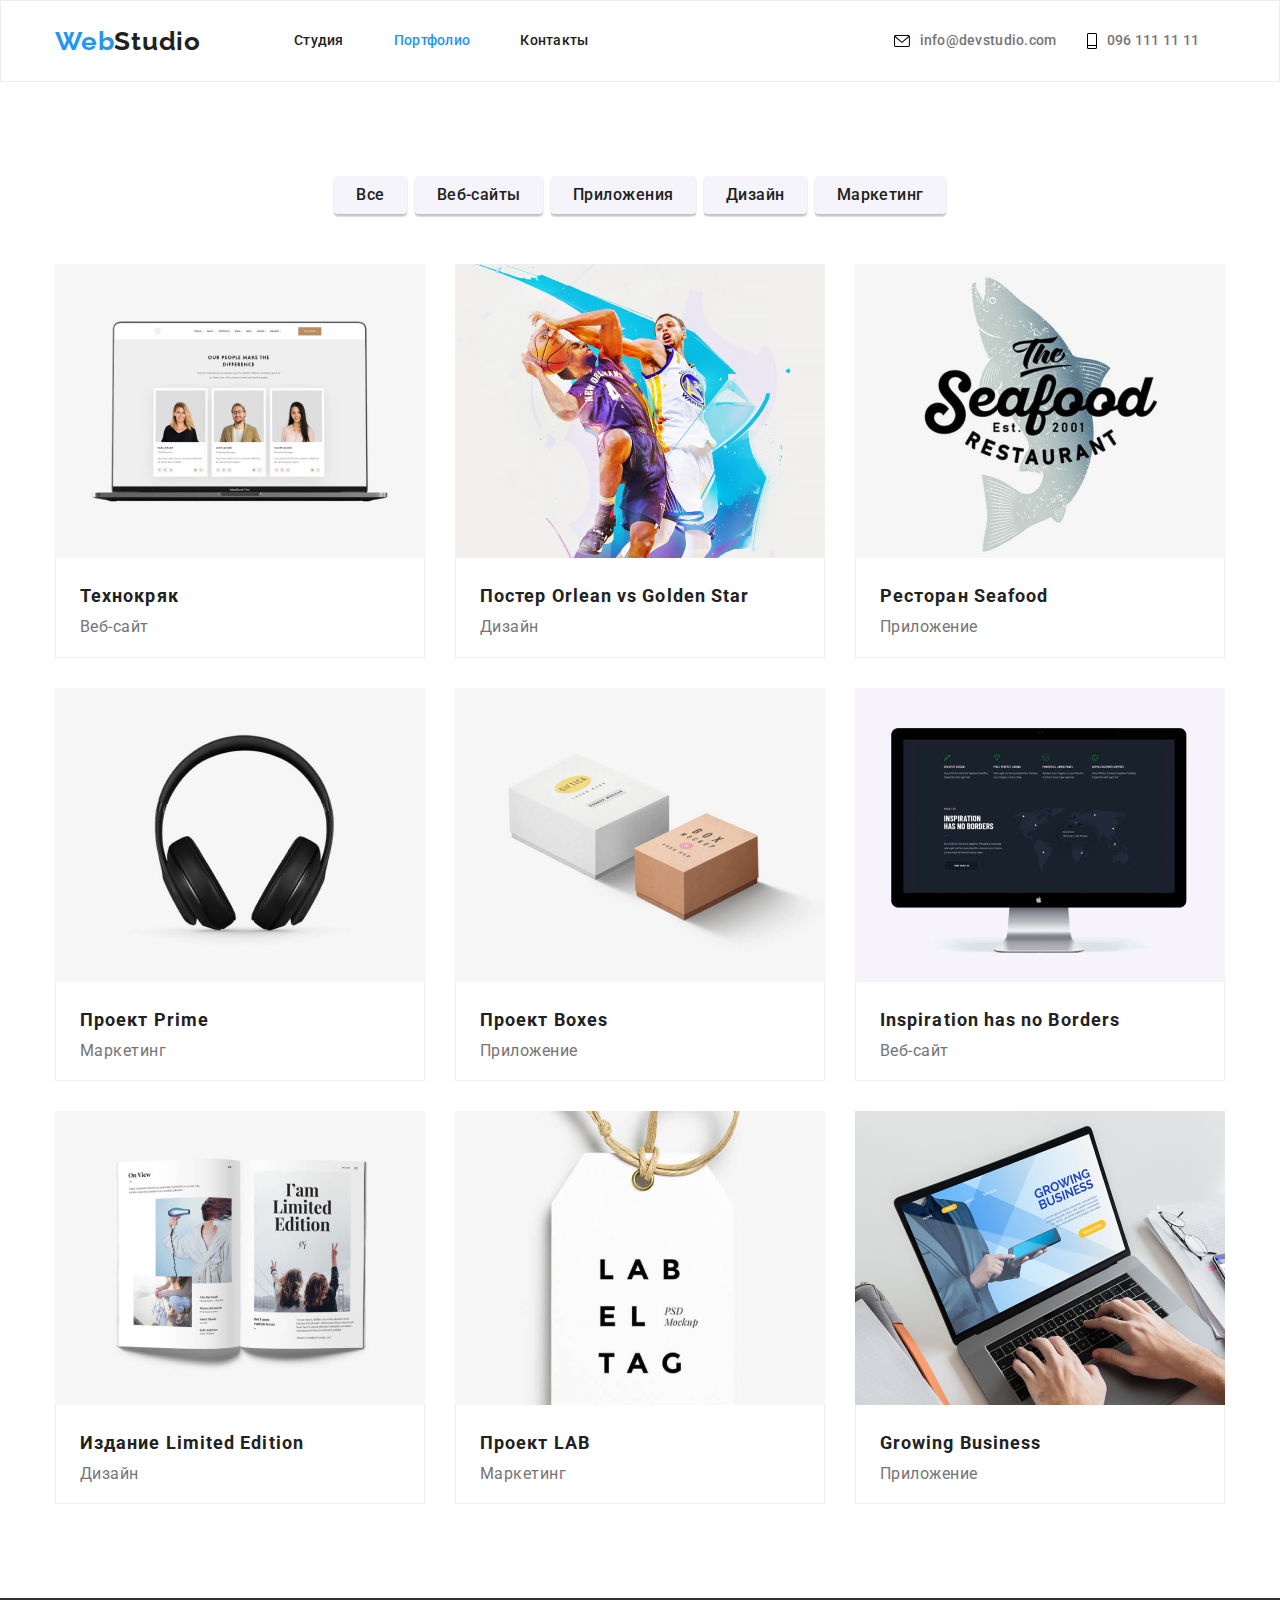
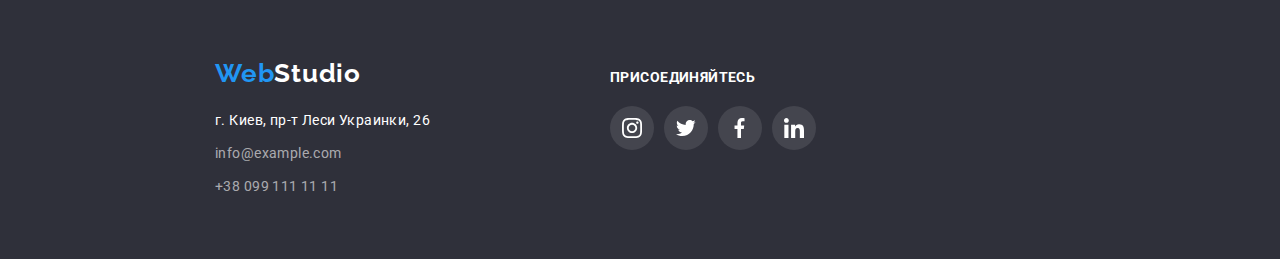
==== portfolio.html @ e29925a4 "клонирует репозиторий" ====
<!DOCTYPE html>
<html lang="ru">
<head>
    <meta charset="UTF-8">
    <meta http-equiv="X-UA-Compatible" content="IE=edge">
    <meta name="viewport" content="width=device-width, initial-scale=1.0">
    <title>Портфолио</title>
    
  <link rel="preconnect" href="https://fonts.googleapis.com">
<link rel="preconnect" href="https://fonts.gstatic.com" crossorigin>
<link href="https://fonts.googleapis.com/css2?family=Raleway:wght@700&family=Roboto:wght@400;500;700;900&display=swap" rel="stylesheet">
<link rel="stylesheet" href="https://cdnjs.cloudflare.com/ajax/libs/modern-normalize/1.1.0/modern-normalize.min.css">
<link rel="stylesheet" href="./css/styles.css">
</head>

<body>
    <!-- Хедер -->
   
    <header class="page-portfolio">
    <div class="container main-header">
        <a class="logo" href="./index.html">
            <span class="part-logo">Web</span>Studio
        </a>
    
    <!-- Навигация -->
        <nav class="nav">
            <ul class="nav-list">
                <li class="nav-item"><a class="nav-link" href="./index.html">Студия</a></li>
                <li class="nav-item"><a class="nav-link current" href="./portfolio.html">Портфолио</a></li>
                <li class="nav-item"><a class="nav-link" href="/">Контакты</a></li>
            </ul>
        </nav>
        <!-- Контакты -->
    <ul class="contacts">
        <li class="contact-item">
            <a class="contact-link link" href="mailto:info@devstudio.com">
                <svg class="contact-icon" width="16px" height="12px">
                    <use href="./images/icons.svg#icon-envelope"></use>
                </svg>info@devstudio.com
            </a>
        </li>
        <li class="contact-item">
            <a class="contact-link link" href="tel:0961111111">
                <svg class="contact-icon" width="10px" height="16px">
                    <use href="./images/icons.svg#icon-phone1"></use>
                </svg>096 111 11 11
            </a>
        </li>
    
    </ul>
        
        </div>
        </header>
       
<!-- Main -->
        <main class="main-portfolio">
            <!-- Наши проекты -->
           
            <section class="section">
                <div class="container">
                    <h1 class="visually-hidden">Наши проекты</h1>
                <ul class="sorting-menu">
                    
                    <li class="item"> 
                        <button class="menu" type="button">Все</button>

                </li>
                
                <li class="item">
                        <button class="menu" type="button">Веб-сайты</button>
                    
                </li>
                
                <li class="item">
                        <button class="menu" type="button">Приложения</button>
                   
                </li>
                
                <li class="item">
                        <button class="menu" type="button">Дизайн</button>
                    
                </li>
                    <li class="item">
                   
                        <button class="menu" type="button">Маркетинг</button>
                    
                </li>
                </ul>
              
    
<!-- Примеры проектов -->

                <ul class="example">
                    <li class="item">
                        <img class="item-foto" src="./images/img1.jpg" alt="главная страница сайта" width="370" height="294">
                        <div class="text-content">
                           <h2 class="project">Технокряк</h2>
                           <p class="text">Веб-сайт</p>
                </div>
                    </li>
                    <li class="item">
                        <img class="item-foto" src="./images/img2.jpg" alt="два баскетболиста в игре" width="370" height="294">
                        <div class="text-content">

                        <h2 class="project">Постер <span lang="en">Orlean vs Golden Star</span></h2>
                        <p class="text">Дизайн</p>
                        </div>
                    </li>
                    <li class="item">
                        <img class="item-foto" src="./images/img3.jpg" alt="логотип ресторана" width="370" height="294">
                        <div class="text-content">
                             <h2 class="project">Ресторан <span lang="en">Seafood</span></h2>
                        <p class="text">Приложение</p>
                        </div>
                    </li>
                    <li class="item">
                        <img class="item-foto" src="./images/img4.jpg" alt="наушники" width="370" height="294">
                        <div class="text-content">
                        <h2 class="project">Проект <span lang="en">Prime</span></h2>
                        <p class="text">Маркетинг</p>
                        </div>
                    </li>
                    <li class="item">
                        <img class="item-foto" src="./images/img5.jpg" alt="две коробки" width="370" height="294">
                    <div class="text-content">
                        <h2 class="project">Проект <span lang="en">Boxes</span></h2>
                        <p class="text">Приложение</p>
                        </div>
                    </li>
                    <li class="item">
                        <img class="item-foto" src="./images/img6.jpg" alt="монитор экрана" width="370" height="294">
                        <div class="text-content">
                        <h2 class="project" lang="en">Inspiration has no Borders</h2>
                        <p class="text">Веб-сайт</p>
                        </div>
                    </li>
                    <li class="item">
                        <img class="item-foto" src="./images/img7.jpg" alt="разворот книги" width="370" height="294">
                    <div class="text-content">
                        <h2 class="project">Издание <span lang="en">Limited Edition</span></h2>
                        <p class="text">Дизайн</p>
                        </div>
                    </li>
                    <li class="item">
                        <img class="item-foto" src="./images/img8.jpg" alt="логотип фирмы" width="370" height="294">
                        <div class="text-content">
                        <h2 class="project">Проект <span lang="en">LAB</span></h2>
                        <p class="text">Маркетинг</p>
                        </div>

                    </li>
                    <li class="item">
                        <img class="item-foto" src="./images/img9.jpg" alt="набор текста на клавиатуре" width="370" height="294">
                        <div class="text-content">
                        <h2 class="project">Growing Business</h2>
                        <p class="text">Приложение</p>
                        </div>
                    
                    </li>
                </ul>
                </div>
            </section>
           
        </main>
<!-- Футер -->
<footer class="contacts-footer">
    <div class="container-footer">
        <div class="container-footer-address">
            <a class="logo-footer" href="./index.html">
                <span class="part-logo">Web</span><span class="studio-logo">Studio</span>
            </a>

            <address>
                <ul class="address">
                    <li class="address-map">
                        <a class="map"
                            href="https://www.google.com.ua/maps/place/%D0%B1%D1%83%D0%BB.+%D0%9B%D0%B5%D1%81%D0%B8+%D0%A3%D0%BA%D1%80%D0%B0%D0%B8%D0%BD%D0%BA%D0%B8,+26,+%D0%9A%D0%B8%D0%B5%D0%B2,+02000/@50.4265841,30.5361971,17z/data=!3m1!4b1!4m5!3m4!1s0x40d4cf0e033ecbe9:0x57a4dffefec77da0!8m2!3d50.4265807!4d30.5383858?hl=ru">г.
                            Киев, пр-т Леси Украинки, 26</a>
                    </li>
                    <li class="address-mail">
                        <a class="contact-footer mail" href="mailto:info@example.com">info@example.com</a>
                    </li>
                    <li class="address-phone">
                        <a class="contact-footer" href="tel:+380991111111">+38 099 111 11 11</a>
                    </li>

                </ul>

            </address>
        </div>
    </div>

    <div class="attention-title">
        <div class="attention-title-list">
            <p class="attention">Присоединяйтесь</p>
            <ul class="attention-list">
                <li class="attention-item">
                    <a class="attention-link" href="" target="_blank" rel="noopener noreferree"
                        aria-label="иконка Instagram">
                        <svg class="attention-icon" width="20" height="20">
                            <use href="./images/icons.svg#icon-instagram"></use>
                        </svg>

                    </a>

                </li>

                <li class="attention-item">
                    <a class="attention-link" href="" target="_blank" rel="noopener noreferree"
                        aria-label="иконка Twitter">
                        <svg class="attention-icon" width="20" height="20">
                            <use href="./images/icons.svg#icon-twetter"></use>
                        </svg>
                    </a>

                </li>

                <li class="attention-item">
                    <a class="attention-link" href="" target="_blank" rel="noopener noreferree"
                        aria-label="иконка Facebook">
                        <svg class="attention-icon" width="20" height="20">
                            <use href="./images/icons.svg#icon-facebook"></use>
                        </svg>
                    </a>

                </li>

                <li class="attention-item">
                    <a class="attention-link" href="" target="_blank" rel="noopener noreferree"
                        aria-label="иконка Linkedin">
                        <svg class="attention-icon" width="20" height="20">
                            <use href="./images/icons.svg#icon-linkedin"></use>
                        </svg>
                    </a>
                </li>
            </ul>
        </div>
    </div>
</footer>
        
</body>
</html>
---- css/styles.css ----
html {
    box-sizing: border-box;

}

*,
*::before,
*::after {
    box-sizing: inherit;
}
.container {
    width: 1200px;
    margin-left: auto;
    margin-right: auto;
    padding-left: 15px;
    padding-right: 15px;
    /* outline: 2px solid crimson; */
}

.page-header {
    /* background-color: aquamarine; */
    border: 1px solid #ECECEC;

}


:root {
 --main-color: #212121; 
 --secondary-color: #757575;
 --accent-color: #2196F3;
 --title-color: #FFFFFF; 
 --additional-color: rgba(255, 255, 255, 0.6);
 --background-color-menu: #F5F4FA;
 --background-color-basic: #2F303A;
 --background-main-btn: #188CE8;
 --border-heder-color:  #ECECEC;
}
   body {
    font-family: 'Roboto', sans-serif;
    color: var(--main-color);
}

   ul {
    list-style-type: none; 
    padding: 0px;
    margin: 0px;
}
h1,
h2,
h3,
h4,
h4,
h5,
h6,
p {
padding: 0px;
margin: 0px;  
}

img {
    display: block;
    max-width: 100%;
    height: auto;
}

.visually-hidden {
 position: absolute;
 clip: rect(0 0 0 0);
 width: 1px;
 height: 1px;
 margin: -1px;
}

/* Логотип */

.logo {
    font-family: 'Raleway', sans-serif;
    color: var(--main-color);
    font-size: 26px;
    font-weight: 700;
    text-decoration: none;
    line-height: 1.19;
    letter-spacing: 0.03em;
    margin-right: 93px;
 
   
}

.part-logo {
    color: var(--accent-color);
    font-weight: 700;
}

.nav-list {
    display: flex;
    margin-right: 305px;

}

.nav-link {
    display: block;
    color: currentColor;
    font-weight: 500;
    font-size: 14px;
    text-decoration: none;
    line-height: 1.14;
    letter-spacing: 0.02em;
    padding-top: 32px;
    padding-bottom: 32px;
 }
 
    .nav-list .nav-link { 
        /* margin-right: 50px; */
    /* background-color: tomato; */
    } 
    
    .nav-list .nav-item:not(:last-child) {
    margin-right: 50px;
    }
    
.nav-link:hover, .nav-link:focus {
    color: var(--accent-color);
}

.nav-link.current {
    color: var(--accent-color)
}

.contact-item {
    color: var(--secondary-color);
    font-weight: 500;
    font-size: 14px;
    text-decoration: none;
    line-height: 1.14;
    letter-spacing: 0.02em;
   
}

.contact-icon:hover,
.contact-icon:focus {
    color: var(--accent-color);
}

.contact-icon { 
    margin-right: 10px;

}
.contact-item:hover, .contact-item:focus {
    fill: var(--accent-color);
}

.contacts {
    display: flex;
    align-items: center;
  
}

.contact-item:not(:last-child) {
    margin-right: 30px;
}

.contact-link {
    display: flex;
    align-items: center;
}

.contact-link:hover {
    color: var(--accent-color);
}
.link {
    text-decoration: none;
    color: currentColor;
}


.contacts .item + .item {
    margin-left: 50px;
}

.address-map {
    margin-bottom: 9px;
    margin-top: 20px;
}
.address-mail {
    margin-bottom: 9px;
}


.main-header {
    display: flex;
    align-items: center;
  
}

.page-portfolio {
    border: 1px solid var(--border-heder-color);

}

.contact-footer {
    color: var(--additional-color);
    font-size: 14px;
    line-height: 1.71;
    letter-spacing: 0.03em;
    text-decoration: none;
    font-style: normal;
}

.logo-footer {
    font-family: 'Raleway', sans-serif;
    color: var(--main-color);
    font-size: 26px;
    font-weight: 700;
    text-decoration: none;
    line-height: 1.19;
    letter-spacing: 0.03em;
    margin-right: 93px;
    display: inline-block;

}

.attention {
    font-weight: 700;
    font-size: 14px;
    line-height: 1.14;
    letter-spacing: 0.03em;
    text-transform: uppercase;
    color: #ffffff;
    margin-bottom: 20px;
}

.attention-link {
    display: flex;
    justify-content: center;
    align-items: center;
    width: 44px;
    height: 44px;
    border-radius: 50%;
    background-color: rgba(255, 255, 255, 0.1);
    fill: #FFFFFF;

}

.attention-link:hover {
    background-color: #2196F3;
}

.attention-list {
    display: flex;
}

.attention-item:not(:last-child) {
    margin-right: 10px;
}

.mail {
    margin-bottom: 9px;
}

.contact-footer:hover,
.contact-footer:focus {
    color: var(--accent-color);
}

.studio-logo {
    color: var(--title-color);
}

.map {
    color: var(--title-color);
    font-size: 14px;
    line-height: 1.71;
    letter-spacing: 0.03em;
    text-decoration: none;
    font-style: normal;
     
}

.hero {
    
    margin-left: auto;
    margin-right: auto;
    padding-top: 200px;
    text-align: center;
    padding-bottom: 200px;
    height: 600px;
    max-width: 1600px;
    background-color: rgba(47, 48, 58, 0.4);
    background-image: url("../images/pic-hero.jpg");
   
}

.hero-text {
    color: var(--title-color);
    font-weight: 900;
    font-size: 44px;
    text-transform: uppercase;
    line-height: 1.36;
    letter-spacing: 0.06em;
    margin-left: auto;
    margin-right: auto;
    width: 696px;
    margin-bottom: 30px;
   
}
.hero-button {
    font-family: inherit;
    color: var(--title-color);
    background-color: var(--accent-color);
    font-weight: 700;
    font-size: 16px;
    cursor: pointer;
    line-height: 1.88;
    letter-spacing: 0.06em;
    border-radius: 4px;
    padding: 10px 32px;
    min-width: 200px;
    text-align: center;
    border: none;
    box-shadow: 0px 4px 4px rgba(0, 0, 0, 0.15);
}
.hero-button:hover,
.hero-button:focus {
background-color: var(--background-main-btn);
}

.features-point{
    font-weight: 700;
    font-size: 14px;
    text-transform: uppercase;
    line-height: 1.14;
    letter-spacing: 0.03em;
    margin-bottom: 10px;
}

.features {
    display: flex;
}

.features .item {
    width:calc((100% - 90px) / 4);
    margin-right: 30px;

}

.features .item:last-child {
    margin-right: 0px;
}

.description {
    color: var(--secondary-color);
    font-size: 14px;
    line-height: 1.71;
    letter-spacing: 0.03em; 
}

.work {
    display: flex;
}

.work .item {
    width: calc(100% - 60px) / 3;
    margin-right: 30px;
}

.work .item:last-child {
    margin-right: 0px;
}

.works {
    padding-top: 0px;
}

.section {
    padding-top: 94px;
    padding-bottom: 94px;
}

.caption.centered {
    text-align: center;
    margin-bottom: 50px;
}

.contacts-footer {
    padding-top: 60px;
    padding-bottom: 60px;
    background-color: var(--background-color-basic);
    display: flex;
    align-items: baseline;
}

.container-footer {
        display: flex;
        justify-content: flex-start;
        align-items: baseline;
        margin-right: 156px;
        margin-left: 215px;

}

.speciality {
    color: var(--secondary-color);
    font-size: 16px;
    line-height: 1.19;
    letter-spacing: 0.03em;
    margin-bottom: 16px;
}


.team-member{
    margin-bottom: 10px;
}

.foto-descr {
    padding-top: 30px;
   
}

.caption{
    font-weight: 700;
    font-size: 36px;
    line-height: 1.17;
    letter-spacing: 0.03em;
    margin-bottom: 50px;
}

.team-list {
    display: flex;
}

.team-list .item {
    width: calc((100% - 90px) / 4);
    margin-right: 30px;
    box-shadow: 0px 1px 3px rgba(0, 0, 0, 0.12), 0px 1px 1px rgba(0, 0, 0, 0.14), 0px 2px 1px rgba(0, 0, 0, 0.2);
    border-radius: 0px 0px 4px 4px;
    text-align: center;
    background-color: #FFFFFF;
}

.team-list .item:last-child {
    margin-right: 0px;
}

}
.team-member {
    font-weight: 500;
    font-size: 16px;
    line-height: 1.19;
    letter-spacing: 0.03em;
}

.team {
    background: var(--background-color-menu);
}

.project {
    font-weight: 700;
    font-size: 18px;
    font-weight: bold;
    line-height: 2;
    letter-spacing: 0.06em;
    margin-bottom: 4px;

}

.item-foto {
    /* padding-bottom: 20px; */
}

.example {
    display: flex;
    flex-wrap: wrap;
  
}

.example .item {
    width: calc((100% - 60px) / 3);
    margin-right: 30px;
    margin-bottom: 30px;
    
    box-sizing: border-box;
 
}
.text-content {
    padding-left: 24px; 
    padding-right: 24px;
    border-bottom:1px solid #EEEEEE; 
    border-left:1px solid #EEEEEE; 
    border-right: 1px solid #EEEEEE;
    padding-bottom: 20px;
    padding-top: 20px;
}

.example .item:nth-child(3n) {
    margin-right: 0;
}

.example .item:nth-last-child(-n + 3) {
    margin-bottom: 0px;
}

.item:hover {
    background: #FFFFFF;
    border: 1px solid #EEEEEE;
    box-shadow: 0px 1px 1px rgba(0, 0, 0, 0.12), 0px 4px 4px rgba(0, 0, 0, 0.06), 1px 4px 6px rgba(0, 0, 0, 0.16);
}
.text {
    color: var(--secondary-color);
    font-size: 16px;
    line-height: 1,88;
    letter-spacing: 0.03em;
  
}

.sorting-menu {
   display: flex;
   justify-content: center;
   margin-bottom: 50px;
}

.sorting-menu .item {
    box-shadow: 0px 3px 1px rgba(0, 0, 0, 0.1), 0px 1px 2px rgba(0, 0, 0, 0.08), 0px 2px 2px rgba(0, 0, 0, 0.12);
    border-radius: 4px;
    
}

.sorting-menu .item:not(:last-child) {
    margin-right: 8px;
}

.menu {
    color: var(--main-color);
    background-color: var(--background-color-menu);
    cursor: pointer;
    font-weight: 500;
    font-size: 16px;
    line-height: 1.64;
    letter-spacing: 0.03em;
    border: none;
    border-radius: 4px;
    padding: 6px 22px;
    display: inline-block;
    text-align: center;
    min-height: 38px;
}

.menu:hover, .menu:focus {
    color: var(--title-color);
    background-color: var(--accent-color);
}

.icon {
    width: 10px;
    height: 16px;
}
  
.socials-list {
    display: flex;
    justify-content: center;
    align-items: center;
    padding-bottom: 30px;
  
}

.socials-item:not(:last-child) {
    margin-right: 10px;
}
.socials-link {
    display: flex;
    justify-content: center;
    align-items: center;
    width: 44px;
    height: 44px;
    background-color: var(--title-color);
    border-radius: 50%;
}

.social-icon {
    fill:  var(--secondary-color);
}

.socials-link:hover .social-icon,
.socials-link:focus .social-icon {
    fill: var(--title-color);
}

.socials-link:hover {
    background-color: var(--accent-color);
}

.clients {
    display: flex;
    justify-content: center;
    align-items: center;
   
}

.clients-link {
    display: flex;
    justify-content: center;
    align-items: center;
    width: 170px;
    height: 92px;
    fill: var(--secondary-color);
    border: 1px solid var(--secondary-color);
    border-radius: 4px;
}
.clients-item:not(:last-child) {
    margin-right: 30px;
}

.client {
    font-weight: 700;
    font-size: 36px;
    line-height: 1.17;
    letter-spacing: 0.03em;
    margin-bottom: 50px;
    padding-top: 94px;
}

.client.centered {
    text-align: center;
    margin-bottom: 50px;
}
.clients-item {
    padding-bottom: 94px;
}

.clients-link:hover {
    border-color: var(--accent-color);
}

.clients-link:hover .clients-icon,
.clients-link:focus .clients-icon {
    fill: var(--accent-color);
}
.feat {
    display: flex;
    justify-content: center;
    align-items: center;
}

.feat-link {
        display: flex;
        justify-content: center;
        align-items: center;
        width: 270px;
        height: 120px;
        fill: var(--main-color);
        background: var(--background-color-menu);
        border-radius: 4px;
}
.feat-item:not(:last-child) {
       margin-right: 30px;
}

.feat-item {
      padding-top: 94px;
}

.attention {
        font-weight: 700;
        font-size: 14px;
        line-height: 1.14;
        letter-spacing: 0.03em;
        text-transform: uppercase;
        color: var(--title-color);
        margin-bottom: 20px;
}
.attention-link {
    display: flex;
        justify-content: center;
        align-items: center;
        width: 44px;
        height: 44px;
        border-radius: 50%;
        background-color: rgba(255, 255, 255, 0.1);
        fill: var(--title-color);
  
}

.attention-link:hover {
        background-color: var(--accent-color);
}

.attention-list {
        display: flex;
   
   
  
}
.attention-item:not(:last-child) {
        margin-right: 10px;
}
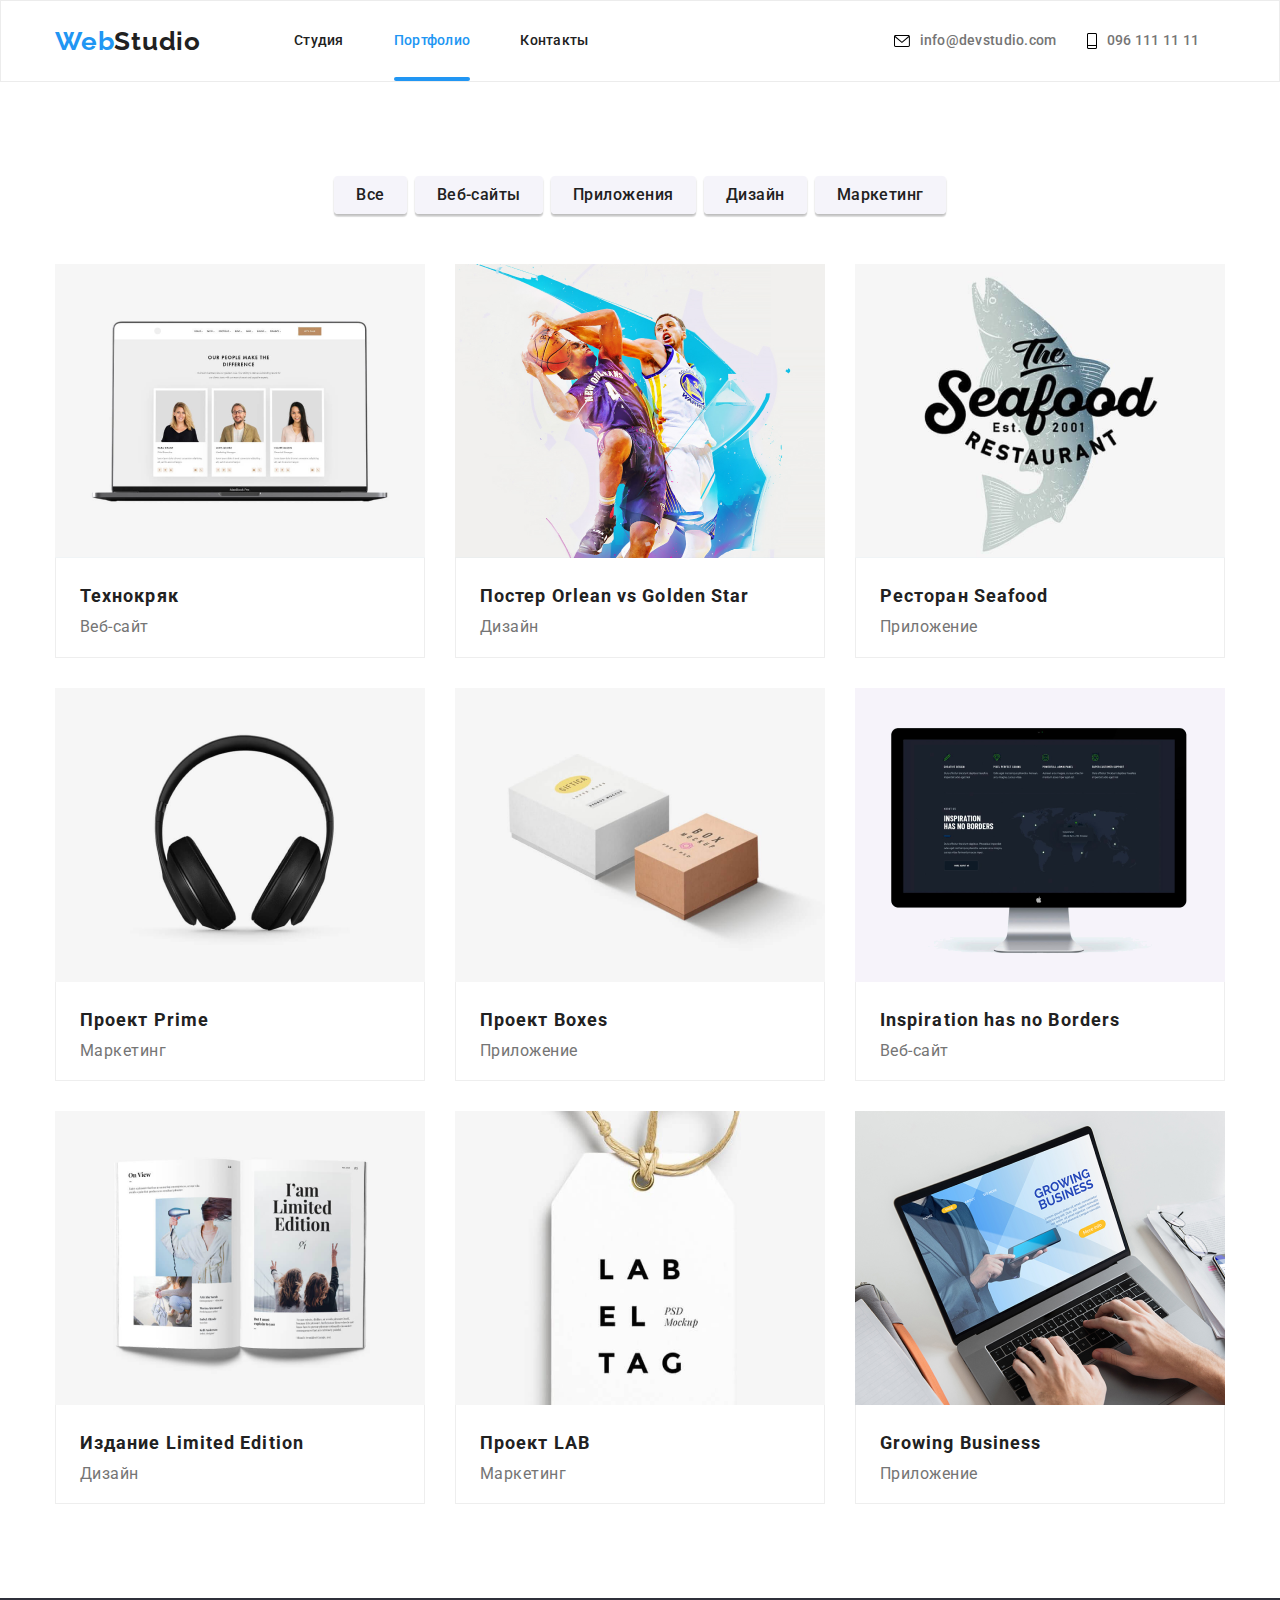
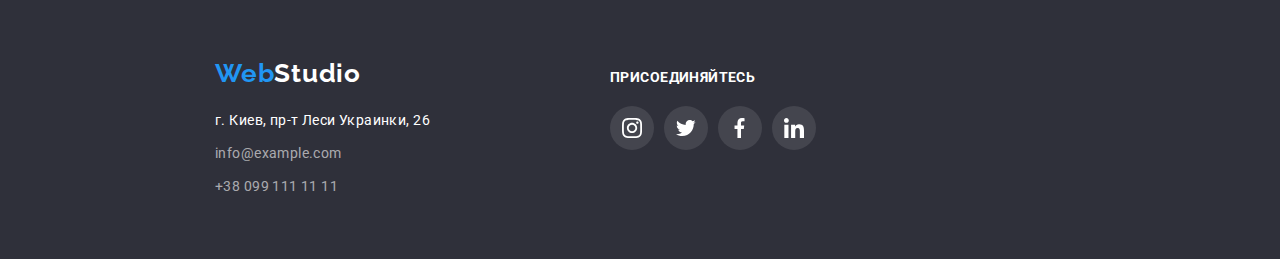
==== commit b4ca0314: "добавляет анимации" ====
--- a/portfolio.html
+++ b/portfolio.html
@@ -92,70 +92,149 @@
 
                 <ul class="example">
                     <li class="item">
+                        <a class="photo-link link" href=" ">
+                            <div class="photo-thumb">
                         <img class="item-foto" src="./images/img1.jpg" alt="главная страница сайта" width="370" height="294">
+                        <div class="photo-thumb-text">
+                        <p class="animation-description">Ресурс предлагает комплексные предложения с разным уровнем функционала и сервисов. Все это позволит посетителю получить
+                        исчерпывающие сведения о компании или частном лице.</p>
+                        </div>
+                        </div>
                         <div class="text-content">
                            <h2 class="project">Технокряк</h2>
                            <p class="text">Веб-сайт</p>
                 </div>
-                    </li>
-                    <li class="item">
+                </a>
+                    </li>
+                    <li class="item">
+                        <a class="photo-link link" href=" ">
+                            <div class="photo-thumb">
                         <img class="item-foto" src="./images/img2.jpg" alt="два баскетболиста в игре" width="370" height="294">
+                        <div class="photo-thumb-text">
+                            <p class="animation-description">Ресурс предлагает комплексные предложения с разным уровнем функционала и сервисов.
+                                Все это позволит посетителю получить
+                                исчерпывающие сведения о компании или частном лице.</p>
+                        </div>
+                        </div>
                         <div class="text-content">
 
                         <h2 class="project">Постер <span lang="en">Orlean vs Golden Star</span></h2>
                         <p class="text">Дизайн</p>
                         </div>
-                    </li>
-                    <li class="item">
+                        </a>
+                    </li>
+                    <li class="item">
+                        <a class="photo-link link" href=" ">
+                            <div class="photo-thumb">
                         <img class="item-foto" src="./images/img3.jpg" alt="логотип ресторана" width="370" height="294">
+                        <div class="photo-thumb-text">
+                            <p class="animation-description">Ресурс предлагает комплексные предложения с разным уровнем функционала и сервисов.
+                                Все это позволит посетителю получить
+                                исчерпывающие сведения о компании или частном лице.</p>
+                        </div>
+                        </div>
                         <div class="text-content">
                              <h2 class="project">Ресторан <span lang="en">Seafood</span></h2>
                         <p class="text">Приложение</p>
                         </div>
-                    </li>
-                    <li class="item">
+                        </a>
+                    </li>
+                    <li class="item">
+                        <a class="photo-link link" href=" ">
+                            <div class="photo-thumb">
                         <img class="item-foto" src="./images/img4.jpg" alt="наушники" width="370" height="294">
+                        <div class="photo-thumb-text">
+                            <p class="animation-description">Ресурс предлагает комплексные предложения с разным уровнем функционала и сервисов.
+                                Все это позволит посетителю получить
+                                исчерпывающие сведения о компании или частном лице.</p>
+                        </div>
+                        </div>
                         <div class="text-content">
                         <h2 class="project">Проект <span lang="en">Prime</span></h2>
                         <p class="text">Маркетинг</p>
                         </div>
-                    </li>
-                    <li class="item">
+                        </a>
+                    </li>
+                    <li class="item">
+                        <a class="photo-link link" href=" ">
+                            <div class="photo-thumb">
                         <img class="item-foto" src="./images/img5.jpg" alt="две коробки" width="370" height="294">
+                        <div class="photo-thumb-text">
+                            <p class="animation-description">Ресурс предлагает комплексные предложения с разным уровнем функционала и сервисов.
+                                Все это позволит посетителю получить
+                                исчерпывающие сведения о компании или частном лице.</p>
+                        </div>
+                        </div>
                     <div class="text-content">
                         <h2 class="project">Проект <span lang="en">Boxes</span></h2>
                         <p class="text">Приложение</p>
                         </div>
-                    </li>
-                    <li class="item">
+                        </a>
+                    </li>
+                    <li class="item">
+                        <a class="photo-link link" href=" ">
+                            <div class="photo-thumb">
                         <img class="item-foto" src="./images/img6.jpg" alt="монитор экрана" width="370" height="294">
+                        <div class="photo-thumb-text">
+                            <p class="animation-description">Ресурс предлагает комплексные предложения с разным уровнем функционала и сервисов.
+                                Все это позволит посетителю получить
+                                исчерпывающие сведения о компании или частном лице.</p>
+                        </div>
+                        </div>
                         <div class="text-content">
                         <h2 class="project" lang="en">Inspiration has no Borders</h2>
                         <p class="text">Веб-сайт</p>
                         </div>
-                    </li>
-                    <li class="item">
+                        </a>
+                    </li>
+                    <li class="item">
+                        <a class="photo-link link" href=" ">
+                            <div class="photo-thumb">
                         <img class="item-foto" src="./images/img7.jpg" alt="разворот книги" width="370" height="294">
+                        <div class="photo-thumb-text">
+                            <p class="animation-description">Ресурс предлагает комплексные предложения с разным уровнем функционала и сервисов.
+                                Все это позволит посетителю получить
+                                исчерпывающие сведения о компании или частном лице.</p>
+                        </div>
+                        </div>
                     <div class="text-content">
                         <h2 class="project">Издание <span lang="en">Limited Edition</span></h2>
                         <p class="text">Дизайн</p>
                         </div>
-                    </li>
-                    <li class="item">
+                        </a>
+                    </li>
+                    <li class="item">
+                        <a class="photo-link link" href=" ">
+                            <div class="photo-thumb">
                         <img class="item-foto" src="./images/img8.jpg" alt="логотип фирмы" width="370" height="294">
+                        <div class="photo-thumb-text">
+                            <p class="animation-description">Ресурс предлагает комплексные предложения с разным уровнем функционала и сервисов.
+                                Все это позволит посетителю получить
+                                исчерпывающие сведения о компании или частном лице.</p>
+                        </div>
+                        </div>
                         <div class="text-content">
                         <h2 class="project">Проект <span lang="en">LAB</span></h2>
                         <p class="text">Маркетинг</p>
                         </div>
-
-                    </li>
-                    <li class="item">
+                        </a>
+
+                    </li>
+                    <li class="item">
+                        <a class="photo-link link" href=" ">
+                            <div class="photo-thumb">
                         <img class="item-foto" src="./images/img9.jpg" alt="набор текста на клавиатуре" width="370" height="294">
+                        <div class="photo-thumb-text">
+                            <p class="animation-description">Ресурс предлагает комплексные предложения с разным уровнем функционала и сервисов.
+                                Все это позволит посетителю получить
+                                исчерпывающие сведения о компании или частном лице.</p>
+                        </div>
+                        </div>
                         <div class="text-content">
                         <h2 class="project">Growing Business</h2>
                         <p class="text">Приложение</p>
                         </div>
-                    
+                    </a>
                     </li>
                 </ul>
                 </div>
--- a/css/styles.css
+++ b/css/styles.css
@@ -34,7 +34,12 @@
  --background-color-basic: #2F303A;
  --background-main-btn: #188CE8;
  --border-heder-color:  #ECECEC;
-}
+ --animation: 250ms cubic-bezier(0.4, 0, 0.2, 1);
+}
+
+
+
+
    body {
     font-family: 'Roboto', sans-serif;
     color: var(--main-color);
@@ -120,6 +125,7 @@
     
 .nav-link:hover, .nav-link:focus {
     color: var(--accent-color);
+    transition: color var(--animation);
 }
 
 .nav-link.current {
@@ -139,6 +145,7 @@
 .contact-icon:hover,
 .contact-icon:focus {
     color: var(--accent-color);
+  transition: color var(--animation);
 }
 
 .contact-icon { 
@@ -147,6 +154,7 @@
 }
 .contact-item:hover, .contact-item:focus {
     fill: var(--accent-color);
+    transition: fill var(--animation);
 }
 
 .contacts {
@@ -166,6 +174,7 @@
 
 .contact-link:hover {
     color: var(--accent-color);
+    transition: color var(--animation);
 }
 .link {
     text-decoration: none;
@@ -243,6 +252,7 @@
 
 .attention-link:hover {
     background-color: #2196F3;
+    transition: background-color var(--animation);
 }
 
 .attention-list {
@@ -260,6 +270,7 @@
 .contact-footer:hover,
 .contact-footer:focus {
     color: var(--accent-color);
+    transition: color var(--animation);
 }
 
 .studio-logo {
@@ -322,6 +333,7 @@
 .hero-button:hover,
 .hero-button:focus {
 background-color: var(--background-main-btn);
+transition: background-color var(--animation);
 }
 
 .features-point{
@@ -503,6 +515,7 @@
     background: #FFFFFF;
     border: 1px solid #EEEEEE;
     box-shadow: 0px 1px 1px rgba(0, 0, 0, 0.12), 0px 4px 4px rgba(0, 0, 0, 0.06), 1px 4px 6px rgba(0, 0, 0, 0.16);
+    transition: box-shadow var(--animation);
 }
 .text {
     color: var(--secondary-color);
@@ -547,6 +560,7 @@
 .menu:hover, .menu:focus {
     color: var(--title-color);
     background-color: var(--accent-color);
+    transition: background-color var(--animation);
 }
 
 .icon {
@@ -582,10 +596,12 @@
 .socials-link:hover .social-icon,
 .socials-link:focus .social-icon {
     fill: var(--title-color);
+    transition: fill var(--animation);
 }
 
 .socials-link:hover {
     background-color: var(--accent-color);
+    transition: background-color var(--animation);
 }
 
 .clients {
@@ -628,11 +644,13 @@
 
 .clients-link:hover {
     border-color: var(--accent-color);
+    transition: border-color var(--animation);
 }
 
 .clients-link:hover .clients-icon,
 .clients-link:focus .clients-icon {
     fill: var(--accent-color);
+    transition: fill var(--animation);
 }
 .feat {
     display: flex;
@@ -681,6 +699,7 @@
 
 .attention-link:hover {
         background-color: var(--accent-color);
+        transition: background-color var(--animation);
 }
 
 .attention-list {
@@ -693,3 +712,149 @@
         margin-right: 10px;
 }
 
+.work .work-text {
+  
+    display: flex;
+    align-items: center;
+    justify-content: center;
+    width: 100%;
+    height: 70px;
+    background-color: rgba(47, 48, 58, 0.8);
+    position: absolute;
+    bottom: 0px;
+        right: 0px;
+        color: var(--title-color);
+        font: Roboto;
+            font-weight: 700;
+            font-size: 14px;
+            text-align: center;
+            line-height: 1,17;
+            letter-spacing: 0,03em;
+            text-transform: uppercase;
+    
+}
+
+
+
+.section .item {
+    position: relative;
+}
+
+.nav-link.current::after {
+    content: " ";
+    display: block;
+    width: 100%;
+    height: 4px;
+    background-color: var(--accent-color);
+    position: absolute;
+    border-radius: 2px;
+    bottom: 0px;
+    left: 0px;
+
+}
+
+.nav-link {
+    position: relative;
+    
+}
+
+.backdrop {
+    width: 100%;
+    height: 100%;
+    position: fixed;
+    top: 0px;
+    left: 0px;
+    transition: opacity var(--animation) visibility var(--animation);
+}
+
+.modal-wrapper {
+    background-color: #ffffff;
+    width: 528px;
+    height: 581px;
+    position: absolute;
+    top: 50%;
+    left: 50%;
+    transform: translate(-50%, -50%);
+    border-radius: 4px;
+    box-shadow: 0px 1px 3px rgba(0, 0, 0, 0.12), 0px 1px 1px rgba(0, 0, 0, 0.14), 0px 2px 1px rgba(0, 0, 0, 0.2);
+    height: 581px;
+    left: 536px;
+
+    transition: transform 300ms ease-in-out 400ms, opacity 300ms ease-in-out 400ms;
+ 
+}
+
+.backdrop.is-hidden .modal-wrapper {
+    transform: translate(-50%, -50%) scale(0.4);
+    opacity: 0;
+}
+
+.backdrop .modal-wrapper {
+    transform: translate(-50%, -50%) scale(1);
+    opacity: 1;
+}
+
+.modal-btn {
+    position: absolute;
+    width: 30px;
+    height: 30px;
+    top: 3px;
+    right: 4px;
+    padding: 0;
+    border-radius: 50%;
+    border: 1px solid rgba(0, 0, 0, 0.1);
+    background-color: #ffffff;
+    display: flex;
+    align-items: center;
+    justify-content: center;
+}
+
+.backdrop.is-hidden {
+    opacity: 0;
+    pointer-events: none;
+    visibility: hidden;
+}
+
+.animation-description {
+    display: block;
+    position: absolute;
+    font-family: 'Roboto';
+    font-style: normal;
+    font-weight: 400;
+    font-size: 18px;
+    line-height: 1.56;
+    letter-spacing: 0.03em;
+    color: var(--title-color);
+    background-color: rgba(33, 150, 243, 0.9);
+    width: 100%;
+    height: 100%;
+    padding: 63px 24px;
+    transition: transform var(--animation);
+    
+}
+
+.photo-link:hover .animation-description,
+.photo-link:focus .animation-description {
+    transform: translateY(-100%);
+    opacity: 1;
+
+}
+
+.photo-thumb-text {
+    position: absolute;
+    bottom: 0;
+    right: 0;
+    width: 100%;
+    height: 100%;
+    background-color: rgba(33, 150, 243, 0.9);
+
+    transform: translateY(100%);
+    transition: transform var(--animation);
+  
+}
+
+.photo-thumb {
+    position: relative;
+    overflow: hidden;
+   
+}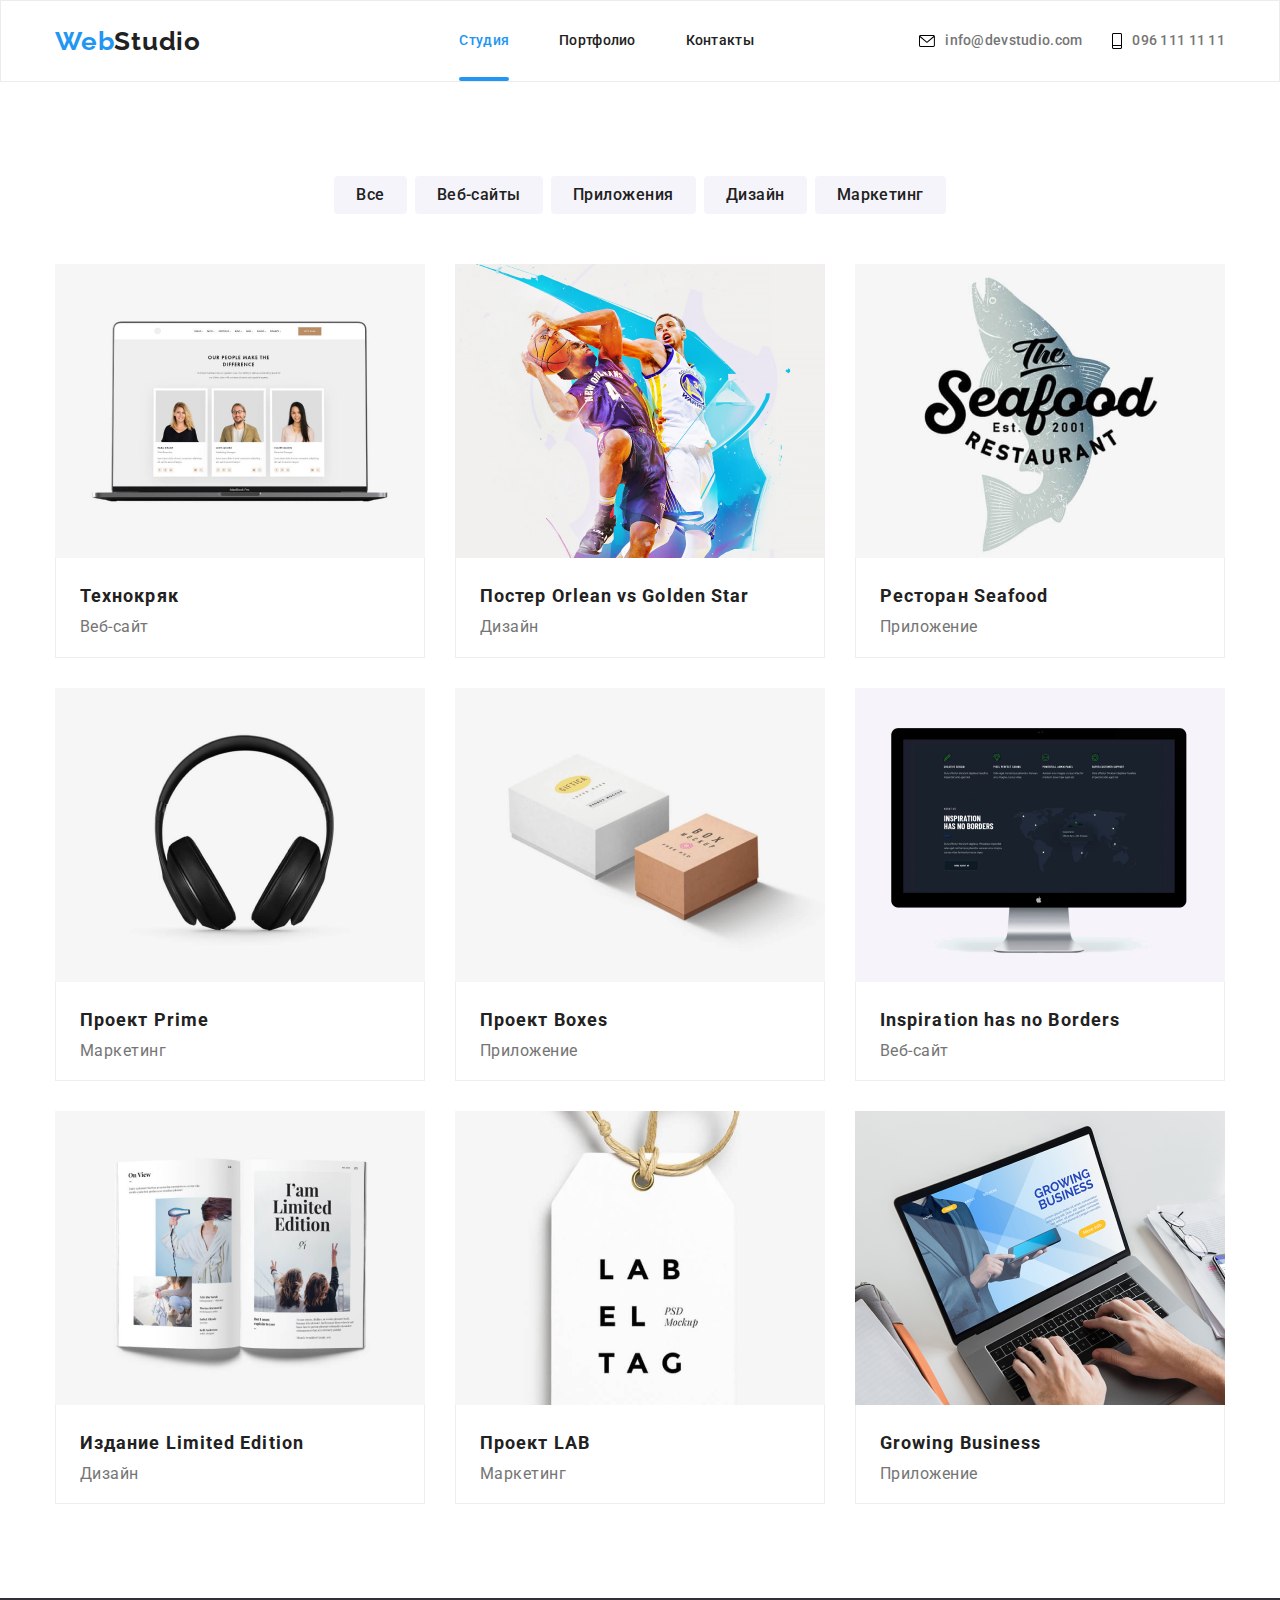
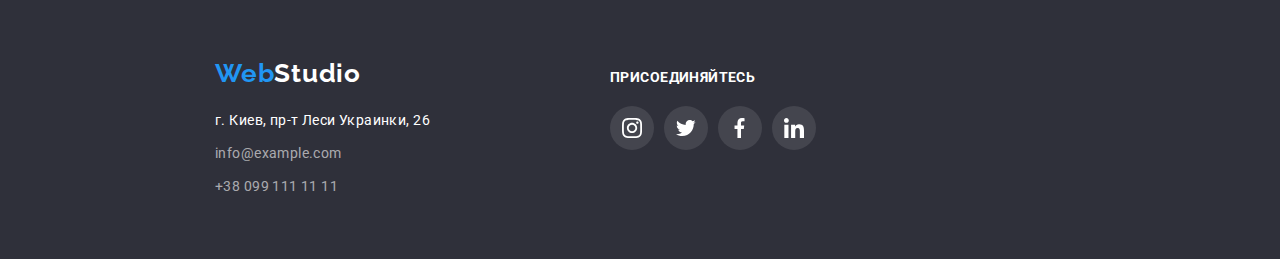
==== commit 93833223: "вносит правки по дз" ====
--- a/portfolio.html
+++ b/portfolio.html
@@ -16,41 +16,47 @@
 <body>
     <!-- Хедер -->
    
-    <header class="page-portfolio">
+<header class="page-header">
     <div class="container main-header">
+        <!-- Хедер -->
+
+
         <a class="logo" href="./index.html">
             <span class="part-logo">Web</span>Studio
         </a>
-    
-    <!-- Навигация -->
-        <nav class="nav">
+
+        <!-- Навигация -->
+
+        <nav class="navigation">
             <ul class="nav-list">
-                <li class="nav-item"><a class="nav-link" href="./index.html">Студия</a></li>
-                <li class="nav-item"><a class="nav-link current" href="./portfolio.html">Портфолио</a></li>
-                <li class="nav-item"><a class="nav-link" href="/">Контакты</a></li>
+                <li class="nav-item"><a class="nav-link current" href="./index.html">Студия</a></li>
+                <li class="nav-item"><a class="nav-link" href="./portfolio.html">Портфолио</a></li>
+                <li class="nav-item"><a class="nav-link" href="">Контакты</a></li>
             </ul>
         </nav>
+
+
         <!-- Контакты -->
-    <ul class="contacts">
-        <li class="contact-item">
-            <a class="contact-link link" href="mailto:info@devstudio.com">
-                <svg class="contact-icon" width="16px" height="12px">
-                    <use href="./images/icons.svg#icon-envelope"></use>
-                </svg>info@devstudio.com
-            </a>
-        </li>
-        <li class="contact-item">
-            <a class="contact-link link" href="tel:0961111111">
-                <svg class="contact-icon" width="10px" height="16px">
-                    <use href="./images/icons.svg#icon-phone1"></use>
-                </svg>096 111 11 11
-            </a>
-        </li>
-    
-    </ul>
-        
-        </div>
-        </header>
+
+        <ul class="contacts">
+            <li class="contact-item">
+                <a class="contact-link link" href="mailto:info@devstudio.com">
+                    <svg class="contact-icon" width="16px" height="12px">
+                        <use href="./images/icons.svg#icon-envelope"></use>
+                    </svg>info@devstudio.com
+                </a>
+            </li>
+            <li class="contact-item">
+                <a class="contact-link link" href="tel:0961111111">
+                    <svg class="contact-icon" width="10px" height="16px">
+                        <use href="./images/icons.svg#icon-phone1"></use>
+                    </svg>096 111 11 11
+                </a>
+            </li>
+
+        </ul>
+    </div>
+</header>
        
 <!-- Main -->
         <main class="main-portfolio">
@@ -267,9 +273,9 @@
 
             </address>
         </div>
-    </div>
-
-    <div class="attention-title">
+
+
+
         <div class="attention-title-list">
             <p class="attention">Присоединяйтесь</p>
             <ul class="attention-list">
@@ -315,6 +321,8 @@
             </ul>
         </div>
     </div>
+
+
 </footer>
         
 </body>
--- a/css/styles.css
+++ b/css/styles.css
@@ -35,6 +35,7 @@
  --background-main-btn: #188CE8;
  --border-heder-color:  #ECECEC;
  --animation: 250ms cubic-bezier(0.4, 0, 0.2, 1);
+ --color-icon: #AFB1B8;
 }
 
 
@@ -98,7 +99,7 @@
 
 .nav-list {
     display: flex;
-    margin-right: 305px;
+ 
 
 }
 
@@ -112,20 +113,22 @@
     letter-spacing: 0.02em;
     padding-top: 32px;
     padding-bottom: 32px;
+    transition: color var(--animation);
  }
  
-    .nav-list .nav-link { 
-        /* margin-right: 50px; */
-    /* background-color: tomato; */
-    } 
+ 
     
     .nav-list .nav-item:not(:last-child) {
     margin-right: 50px;
     }
+
+    .navigation {
+        margin: auto;
+    }
     
 .nav-link:hover, .nav-link:focus {
     color: var(--accent-color);
-    transition: color var(--animation);
+   
 }
 
 .nav-link.current {
@@ -170,6 +173,8 @@
 .contact-link {
     display: flex;
     align-items: center;
+    padding-top: 32px;
+    padding-bottom: 32px;
 }
 
 .contact-link:hover {
@@ -213,6 +218,7 @@
     letter-spacing: 0.03em;
     text-decoration: none;
     font-style: normal;
+    transition: color var(--animation);
 }
 
 .logo-footer {
@@ -270,7 +276,8 @@
 .contact-footer:hover,
 .contact-footer:focus {
     color: var(--accent-color);
-    transition: color var(--animation);
+   
+
 }
 
 .studio-logo {
@@ -345,8 +352,18 @@
     margin-bottom: 10px;
 }
 
+.features-container {
+    display: flex;
+        justify-content: center;
+        align-items: center;
+        margin-bottom: 30px;
+        background-color: var(--background-color-menu);
+        width: 270px;
+        height: 120px;
+}
 .features {
     display: flex;
+    flex-wrap: wrap;
 }
 
 .features .item {
@@ -402,13 +419,18 @@
 }
 
 .container-footer {
-        display: flex;
-        justify-content: flex-start;
-        align-items: baseline;
-        margin-right: 156px;
-        margin-left: 215px;
-
-}
+    display: flex;
+    justify-content: flex-start;
+    align-items: baseline;
+    margin-left: 215px;
+
+}
+
+.container-footer-address {
+    margin-right: 156px;
+
+}
+
 
 .speciality {
     color: var(--secondary-color);
@@ -425,6 +447,9 @@
 
 .foto-descr {
     padding-top: 30px;
+    padding-bottom: 30px;
+    padding-left: 32px;
+    padding-right: 32px;
    
 }
 
@@ -511,7 +536,8 @@
     margin-bottom: 0px;
 }
 
-.item:hover {
+.example .item:hover,
+.example .item:focus {
     background: #FFFFFF;
     border: 1px solid #EEEEEE;
     box-shadow: 0px 1px 1px rgba(0, 0, 0, 0.12), 0px 4px 4px rgba(0, 0, 0, 0.06), 1px 4px 6px rgba(0, 0, 0, 0.16);
@@ -532,7 +558,6 @@
 }
 
 .sorting-menu .item {
-    box-shadow: 0px 3px 1px rgba(0, 0, 0, 0.1), 0px 1px 2px rgba(0, 0, 0, 0.08), 0px 2px 2px rgba(0, 0, 0, 0.12);
     border-radius: 4px;
     
 }
@@ -561,6 +586,7 @@
     color: var(--title-color);
     background-color: var(--accent-color);
     transition: background-color var(--animation);
+    box-shadow: 0px 3px 1px rgba(0, 0, 0, 0.1), 0px 1px 2px rgba(0, 0, 0, 0.08), 0px 2px 2px rgba(0, 0, 0, 0.12);
 }
 
 .icon {
@@ -590,7 +616,7 @@
 }
 
 .social-icon {
-    fill:  var(--secondary-color);
+    fill: var(--color-icon);
 }
 
 .socials-link:hover .social-icon,
@@ -617,9 +643,10 @@
     align-items: center;
     width: 170px;
     height: 92px;
-    fill: var(--secondary-color);
-    border: 1px solid var(--secondary-color);
+    fill: var(--color-icon);
+    border: 1px solid var(--color-icon);
     border-radius: 4px;
+    transition: border-color var(--animation);
 }
 .clients-item:not(:last-child) {
     margin-right: 30px;
@@ -638,13 +665,14 @@
     text-align: center;
     margin-bottom: 50px;
 }
-.clients-item {
+.client-section {
+    padding-top: 50px;
     padding-bottom: 94px;
 }
 
 .clients-link:hover {
     border-color: var(--accent-color);
-    transition: border-color var(--animation);
+    
 }
 
 .clients-link:hover .clients-icon,
@@ -722,15 +750,15 @@
     background-color: rgba(47, 48, 58, 0.8);
     position: absolute;
     bottom: 0px;
-        right: 0px;
-        color: var(--title-color);
-        font: Roboto;
-            font-weight: 700;
-            font-size: 14px;
-            text-align: center;
-            line-height: 1,17;
-            letter-spacing: 0,03em;
-            text-transform: uppercase;
+    right: 0px;
+    color: var(--title-color);
+    font: Roboto;
+    font-weight: 700;
+    font-size: 14px;
+    text-align: center;
+    line-height: 1,17;
+    letter-spacing: 0,03em;
+    text-transform: uppercase;
     
 }
 
@@ -753,6 +781,7 @@
 
 }
 
+
 .nav-link {
     position: relative;
     
@@ -764,7 +793,7 @@
     position: fixed;
     top: 0px;
     left: 0px;
-    transition: opacity var(--animation) visibility var(--animation);
+    transition: opacity var(--animation), visibility var(--animation);
 }
 
 .modal-wrapper {
@@ -778,11 +807,13 @@
     border-radius: 4px;
     box-shadow: 0px 1px 3px rgba(0, 0, 0, 0.12), 0px 1px 1px rgba(0, 0, 0, 0.14), 0px 2px 1px rgba(0, 0, 0, 0.2);
     height: 581px;
-    left: 536px;
+    
 
     transition: transform 300ms ease-in-out 400ms, opacity 300ms ease-in-out 400ms;
  
 }
+
+
 
 .backdrop.is-hidden .modal-wrapper {
     transform: translate(-50%, -50%) scale(0.4);
@@ -837,6 +868,7 @@
 .photo-link:focus .animation-description {
     transform: translateY(-100%);
     opacity: 1;
+    box-shadow: 0px 1px 1px rgba(0, 0, 0, 0.12), 0px 4px 4px rgba(0, 0, 0, 0.06), 1px 4px 6px rgba(0, 0, 0, 0.16);
 
 }
 
@@ -848,7 +880,7 @@
     height: 100%;
     background-color: rgba(33, 150, 243, 0.9);
 
-    transform: translateY(100%);
+    transform: translateY(101%);
     transition: transform var(--animation);
   
 }
@@ -857,4 +889,47 @@
     position: relative;
     overflow: hidden;
    
+}
+
+.submit {
+    display: flex;
+background-color: var(--accent-color);
+    box-shadow: 0px 4px 4px rgba(0, 0, 0, 0.15);
+    border-radius: 4px;
+    width: 200px;
+    height: 50px;
+    font-family: 'Roboto';
+    font-style: normal;
+    font-weight: 700;
+    font-size: 16px;
+    line-height: 1.9;
+    display: flex;
+    align-items: center;
+    text-align: center;
+    letter-spacing: 0.06em;
+    color: var(--title-color);
+}
+
+.attention-submit {
+        font-weight: 700;
+            font-size: 14px;
+            line-height: 1.14;
+            letter-spacing: 0.03em;
+            text-transform: uppercase;
+            color: #ffffff;
+            margin-bottom: 20px;
+            margin-left: 154px;
+}
+
+
+
+.form {
+    display: flex;
+    margin-left: 93px;
+    margin-right: 12px;
+    width: 358px;
+        height: 50px;
+        border: 1px solid rgba(255, 255, 255, 0.3);
+            filter: drop-shadow(0px 4px 4px rgba(0, 0, 0, 0.15));
+            border-radius: 4px;
 }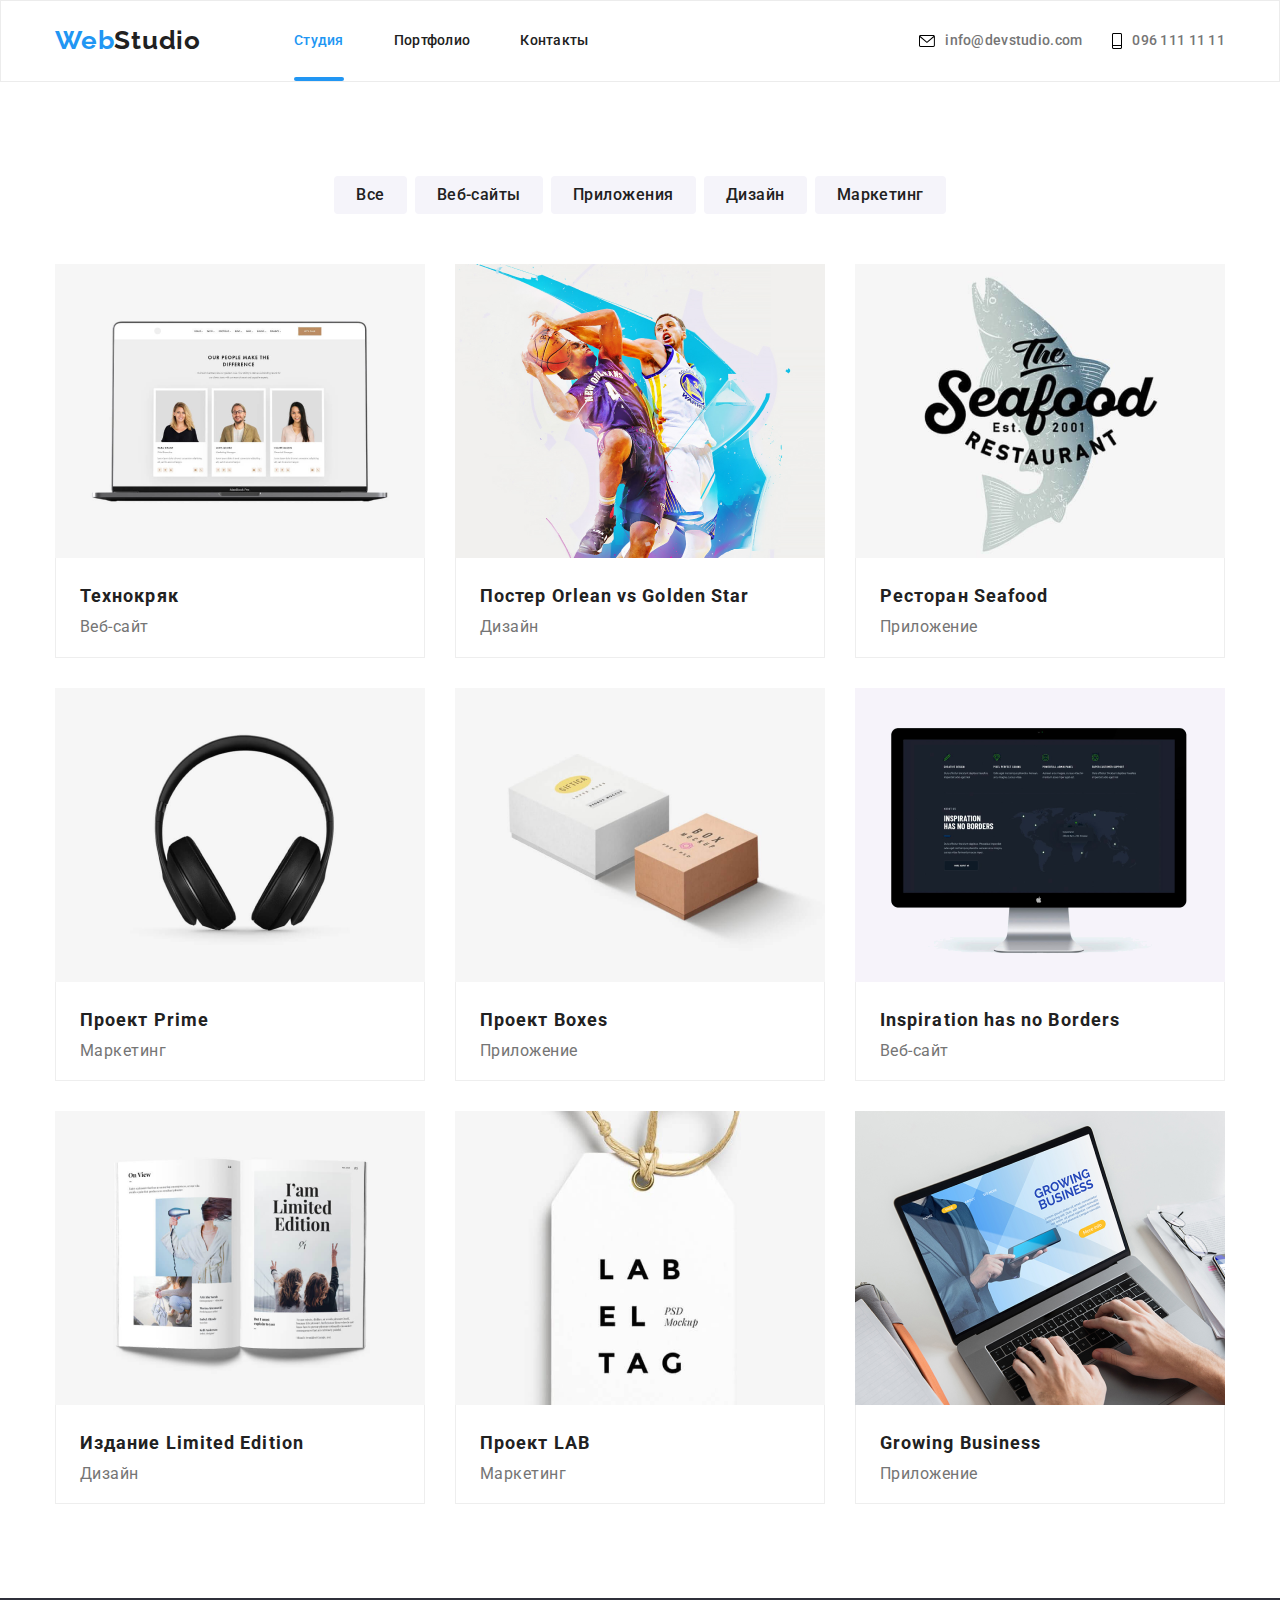
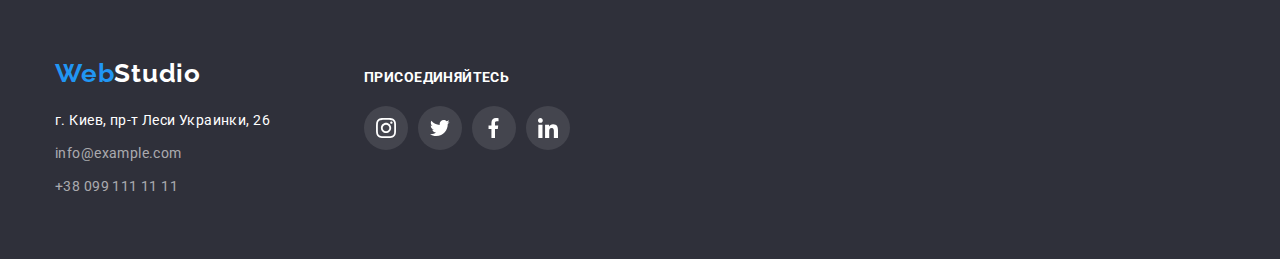
==== commit a6983087: "вносит корректировки ментора" ====
--- a/portfolio.html
+++ b/portfolio.html
@@ -248,8 +248,8 @@
            
         </main>
 <!-- Футер -->
-<footer class="contacts-footer">
-    <div class="container-footer">
+<footer class="footer">
+    <div class="container-footer container">
         <div class="container-footer-address">
             <a class="logo-footer" href="./index.html">
                 <span class="part-logo">Web</span><span class="studio-logo">Studio</span>
--- a/css/styles.css
+++ b/css/styles.css
@@ -10,8 +10,8 @@
 }
 .container {
     width: 1200px;
-    margin-left: auto;
-    margin-right: auto;
+    margin: 0 auto;
+    
     padding-left: 15px;
     padding-right: 15px;
     /* outline: 2px solid crimson; */
@@ -88,7 +88,8 @@
     line-height: 1.19;
     letter-spacing: 0.03em;
     margin-right: 93px;
- 
+ padding-top: 24px;
+ padding-bottom: 25px;
    
 }
 
@@ -123,7 +124,7 @@
     }
 
     .navigation {
-        margin: auto;
+        margin-right: auto;
     }
     
 .nav-link:hover, .nav-link:focus {
@@ -177,13 +178,15 @@
     padding-bottom: 32px;
 }
 
-.contact-link:hover {
+.contact-link:hover,
+.contact-link:focus {
     color: var(--accent-color);
-    transition: color var(--animation);
+    
 }
 .link {
     text-decoration: none;
     color: currentColor;
+   
 }
 
 
@@ -253,12 +256,14 @@
     border-radius: 50%;
     background-color: rgba(255, 255, 255, 0.1);
     fill: #FFFFFF;
-
-}
-
-.attention-link:hover {
+    transition: background-color var(--animation);
+
+}
+
+.attention-link:hover, 
+.attention-link:focus {
     background-color: #2196F3;
-    transition: background-color var(--animation);
+ 
 }
 
 .attention-list {
@@ -303,8 +308,8 @@
     padding-bottom: 200px;
     height: 600px;
     max-width: 1600px;
-    background-color: rgba(47, 48, 58, 0.4);
-    background-image: url("../images/pic-hero.jpg");
+    background-image: linear-gradient(to right, rgba(47, 48, 58, 0.4), rgba(47, 48, 58, 0.4)),
+    url("../images/pic-hero.jpg");
    
 }
 
@@ -401,8 +406,7 @@
 }
 
 .section {
-    padding-top: 94px;
-    padding-bottom: 94px;
+   padding: 94px 0;
 }
 
 .caption.centered {
@@ -410,24 +414,24 @@
     margin-bottom: 50px;
 }
 
-.contacts-footer {
-    padding-top: 60px;
-    padding-bottom: 60px;
+.footer {
+    padding: 60px 0;
+   
     background-color: var(--background-color-basic);
-    display: flex;
+   
+}
+
+.container-footer {
+    display: flex;
+  
     align-items: baseline;
-}
-
-.container-footer {
-    display: flex;
-    justify-content: flex-start;
-    align-items: baseline;
-    margin-left: 215px;
+   
+   
 
 }
 
 .container-footer-address {
-    margin-right: 156px;
+    margin-right: 70px;
 
 }
 
@@ -580,12 +584,12 @@
     display: inline-block;
     text-align: center;
     min-height: 38px;
+    transition: background-color var(--animation);
 }
 
 .menu:hover, .menu:focus {
     color: var(--title-color);
     background-color: var(--accent-color);
-    transition: background-color var(--animation);
     box-shadow: 0px 3px 1px rgba(0, 0, 0, 0.1), 0px 1px 2px rgba(0, 0, 0, 0.08), 0px 2px 2px rgba(0, 0, 0, 0.12);
 }
 
@@ -598,7 +602,7 @@
     display: flex;
     justify-content: center;
     align-items: center;
-    padding-bottom: 30px;
+   
   
 }
 
@@ -613,6 +617,7 @@
     height: 44px;
     background-color: var(--title-color);
     border-radius: 50%;
+    transition: background-color var(--animation);
 }
 
 .social-icon {
@@ -625,9 +630,10 @@
     transition: fill var(--animation);
 }
 
-.socials-link:hover {
+.socials-link:hover,
+.socials-link:focus {
     background-color: var(--accent-color);
-    transition: background-color var(--animation);
+  
 }
 
 .clients {
@@ -666,11 +672,11 @@
     margin-bottom: 50px;
 }
 .client-section {
-    padding-top: 50px;
     padding-bottom: 94px;
 }
 
-.clients-link:hover {
+.clients-link:hover,
+.clients-link:focus {
     border-color: var(--accent-color);
     
 }
@@ -713,22 +719,9 @@
         color: var(--title-color);
         margin-bottom: 20px;
 }
-.attention-link {
-    display: flex;
-        justify-content: center;
-        align-items: center;
-        width: 44px;
-        height: 44px;
-        border-radius: 50%;
-        background-color: rgba(255, 255, 255, 0.1);
-        fill: var(--title-color);
-  
-}
-
-.attention-link:hover {
-        background-color: var(--accent-color);
-        transition: background-color var(--animation);
-}
+
+
+
 
 .attention-list {
         display: flex;
@@ -794,6 +787,14 @@
     top: 0px;
     left: 0px;
     transition: opacity var(--animation), visibility var(--animation);
+    background-color: rgba(0, 0, 0, 0.2);
+    z-index: 2;
+}
+
+.backdrop.is-hidden {
+    opacity: 0;
+    pointer-events: none;
+    visibility: hidden;
 }
 
 .modal-wrapper {
@@ -840,11 +841,6 @@
     justify-content: center;
 }
 
-.backdrop.is-hidden {
-    opacity: 0;
-    pointer-events: none;
-    visibility: hidden;
-}
 
 .animation-description {
     display: block;
@@ -869,6 +865,17 @@
     transform: translateY(-100%);
     opacity: 1;
     box-shadow: 0px 1px 1px rgba(0, 0, 0, 0.12), 0px 4px 4px rgba(0, 0, 0, 0.06), 1px 4px 6px rgba(0, 0, 0, 0.16);
+
+}
+
+.photo-link:hover,
+.photo-link:focus {
+    box-shadow: 0px 1px 1px rgba(0, 0, 0, 0.12), 0px 4px 4px rgba(0, 0, 0, 0.06), 1px 4px 6px rgba(0, 0, 0, 0.16);
+
+}
+
+.photo-link {
+    transition: color var(--animation);
 
 }
 
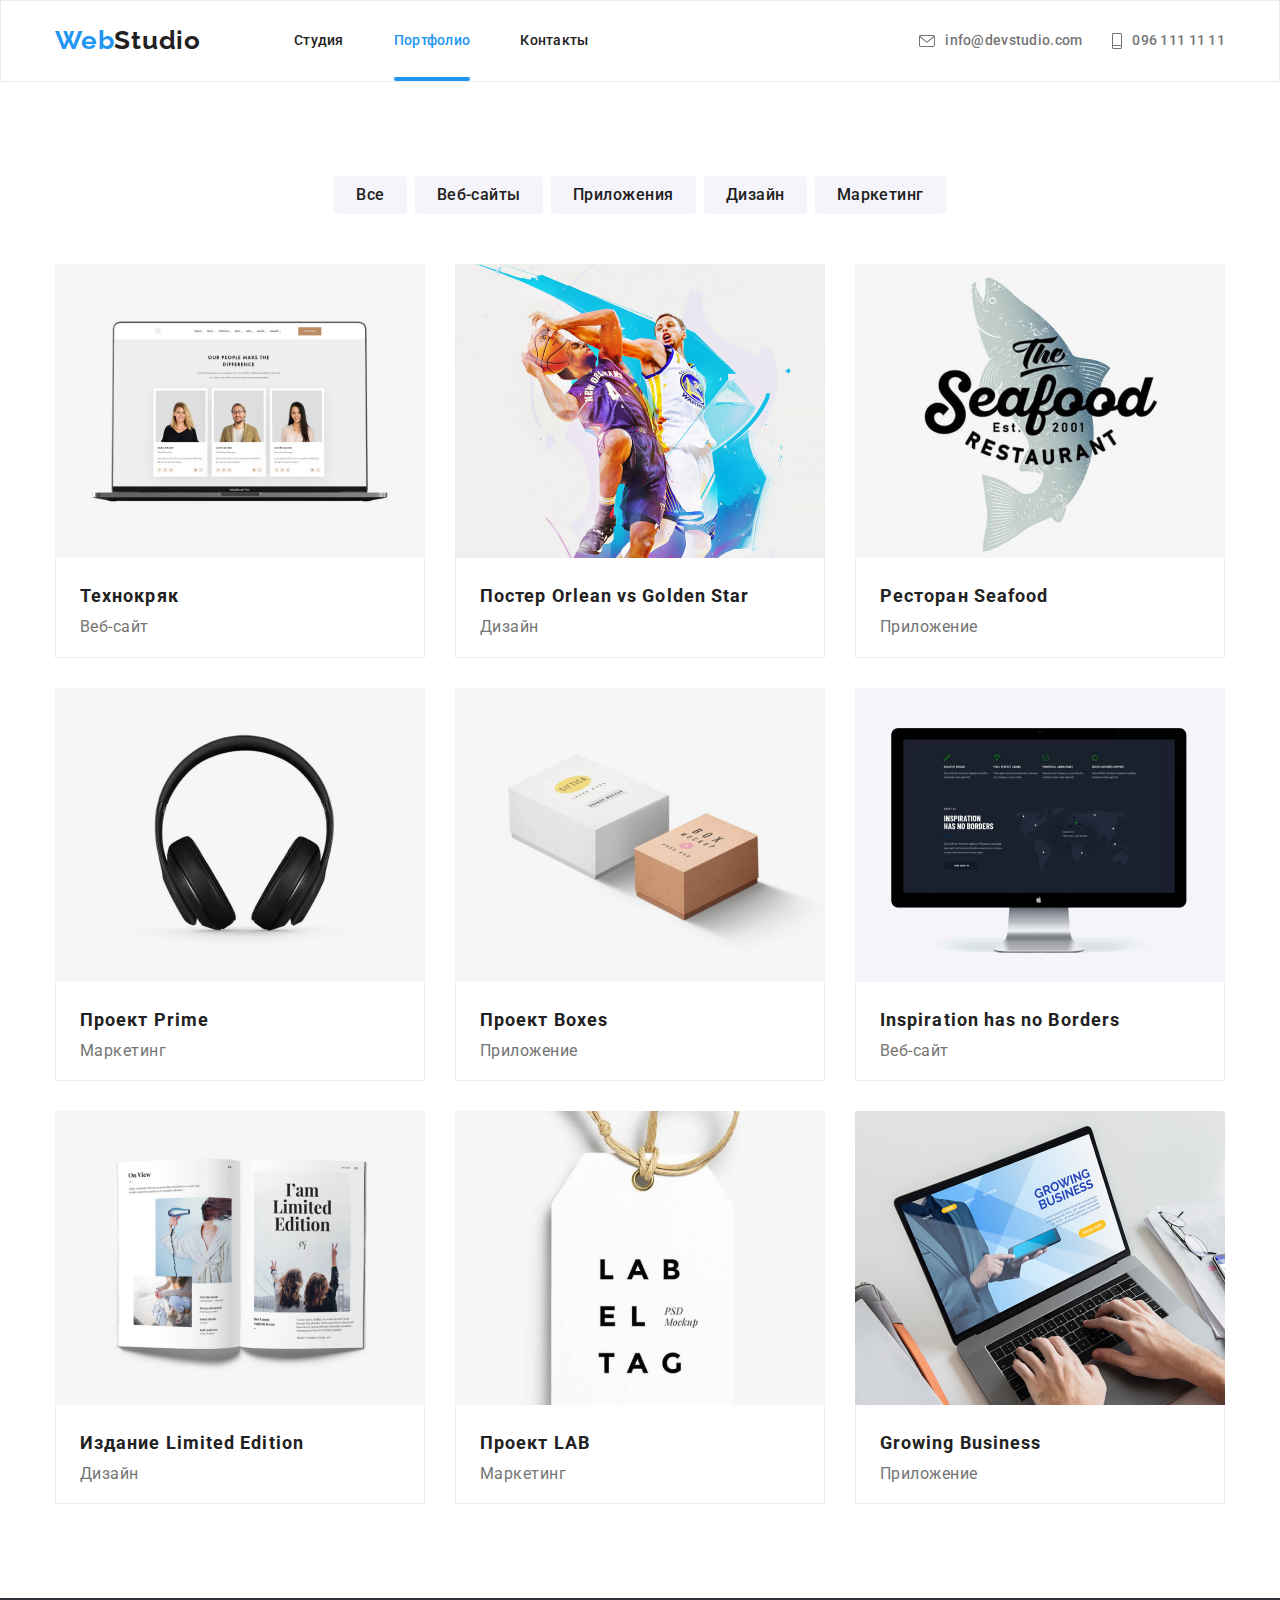
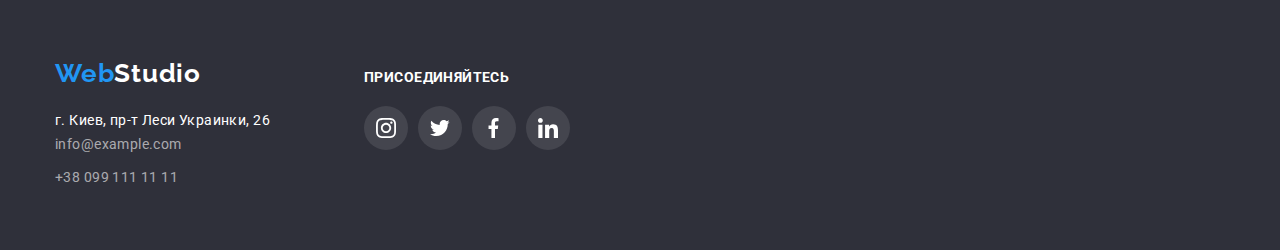
==== commit 86a4041c: "вносит корректировки от ментора" ====
--- a/portfolio.html
+++ b/portfolio.html
@@ -29,8 +29,8 @@
 
         <nav class="navigation">
             <ul class="nav-list">
-                <li class="nav-item"><a class="nav-link current" href="./index.html">Студия</a></li>
-                <li class="nav-item"><a class="nav-link" href="./portfolio.html">Портфолио</a></li>
+                <li class="nav-item"><a class="nav-link" href="./index.html">Студия</a></li>
+                <li class="nav-item"><a class="nav-link current" href="./portfolio.html">Портфолио</a></li>
                 <li class="nav-item"><a class="nav-link" href="">Контакты</a></li>
             </ul>
         </nav>
--- a/css/styles.css
+++ b/css/styles.css
@@ -11,7 +11,7 @@
 .container {
     width: 1200px;
     margin: 0 auto;
-    
+
     padding-left: 15px;
     padding-right: 15px;
     /* outline: 2px solid crimson; */
@@ -154,6 +154,7 @@
 
 .contact-icon { 
     margin-right: 10px;
+    fill: currentColor;
 
 }
 .contact-item:hover, .contact-item:focus {
@@ -186,6 +187,7 @@
 .link {
     text-decoration: none;
     color: currentColor;
+    transition: color var(--animation), fill var(--animation);
    
 }
 
@@ -194,10 +196,6 @@
     margin-left: 50px;
 }
 
-.address-map {
-    margin-bottom: 9px;
-    margin-top: 20px;
-}
 .address-mail {
     margin-bottom: 9px;
 }
@@ -234,6 +232,7 @@
     letter-spacing: 0.03em;
     margin-right: 93px;
     display: inline-block;
+    margin-bottom: 20px;
 
 }
 
@@ -584,7 +583,7 @@
     display: inline-block;
     text-align: center;
     min-height: 38px;
-    transition: background-color var(--animation);
+    transition: background-color var(--animation), color var(--animation), box-shadow var(--animation)
 }
 
 .menu:hover, .menu:focus {
@@ -664,7 +663,7 @@
     line-height: 1.17;
     letter-spacing: 0.03em;
     margin-bottom: 50px;
-    padding-top: 94px;
+
 }
 
 .client.centered {
@@ -673,6 +672,7 @@
 }
 .client-section {
     padding-bottom: 94px;
+    padding-top: 94px;
 }
 
 .clients-link:hover,
@@ -875,7 +875,8 @@
 }
 
 .photo-link {
-    transition: color var(--animation);
+    display: block;
+    transition: box-shadow var(--animation);
 
 }
 
